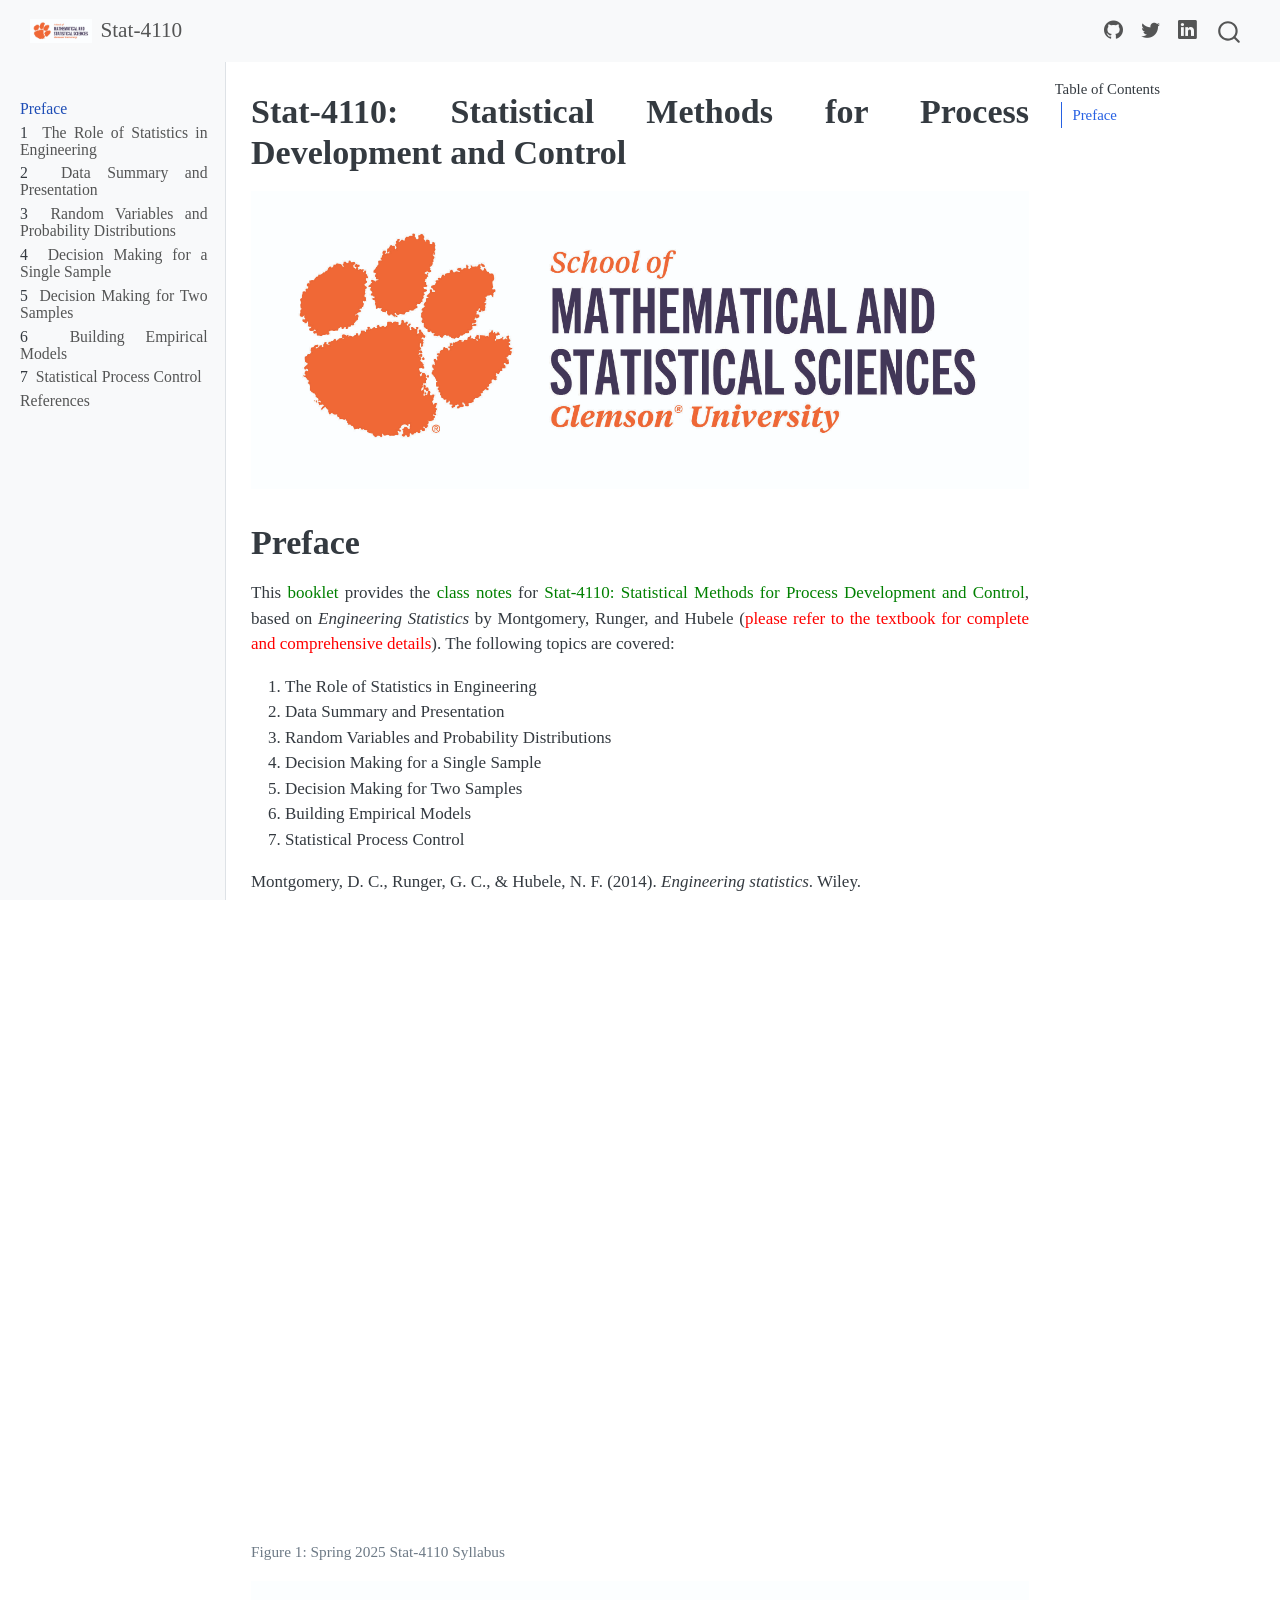
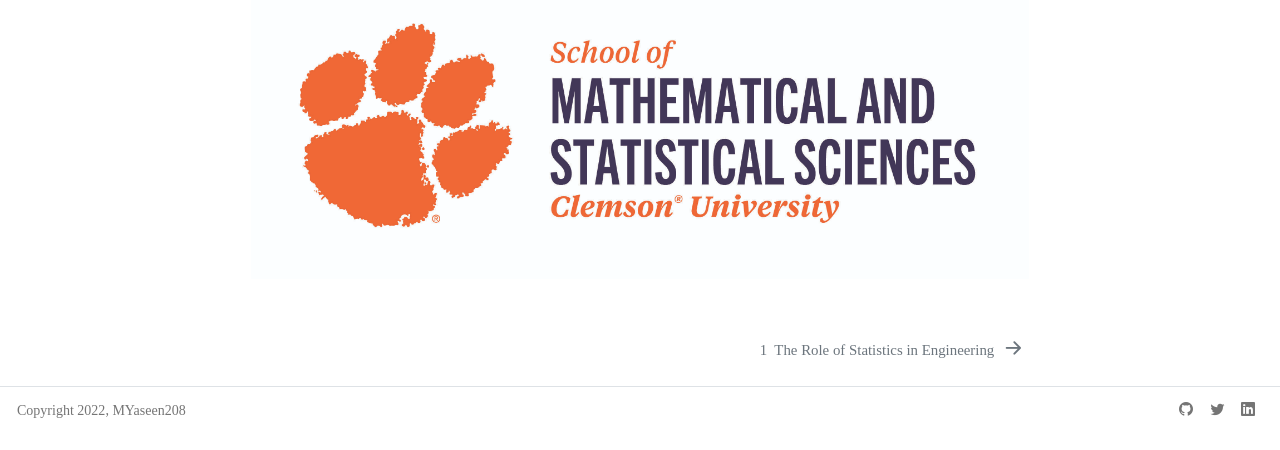
==== index.html @ c2170fa1 "2025-01-19-0655" ====
<!DOCTYPE html>
<html xmlns="http://www.w3.org/1999/xhtml" lang="en" xml:lang="en"><head>

<meta charset="utf-8">
<meta name="generator" content="quarto-1.7.13">

<meta name="viewport" content="width=device-width, initial-scale=1.0, user-scalable=yes">


<title>Stat-4110: Statistical Methods for Process Development and Control</title>
<style>
code{white-space: pre-wrap;}
span.smallcaps{font-variant: small-caps;}
div.columns{display: flex; gap: min(4vw, 1.5em);}
div.column{flex: auto; overflow-x: auto;}
div.hanging-indent{margin-left: 1.5em; text-indent: -1.5em;}
ul.task-list{list-style: none;}
ul.task-list li input[type="checkbox"] {
  width: 0.8em;
  margin: 0 0.8em 0.2em -1em; /* quarto-specific, see https://github.com/quarto-dev/quarto-cli/issues/4556 */ 
  vertical-align: middle;
}
</style>


<script src="site_libs/quarto-nav/quarto-nav.js"></script>
<script src="site_libs/quarto-nav/headroom.min.js"></script>
<script src="site_libs/clipboard/clipboard.min.js"></script>
<script src="site_libs/quarto-search/autocomplete.umd.js"></script>
<script src="site_libs/quarto-search/fuse.min.js"></script>
<script src="site_libs/quarto-search/quarto-search.js"></script>
<meta name="quarto:offset" content="./">
<link href="./Ch01.html" rel="next">
<script src="site_libs/quarto-html/quarto.js" type="module"></script>
<script src="site_libs/quarto-html/tabsets/tabsets.js" type="module"></script>
<script src="site_libs/quarto-html/popper.min.js"></script>
<script src="site_libs/quarto-html/tippy.umd.min.js"></script>
<script src="site_libs/quarto-html/anchor.min.js"></script>
<link href="site_libs/quarto-html/tippy.css" rel="stylesheet">
<link href="site_libs/quarto-html/quarto-syntax-highlighting-66ab7fd5e73b7f0a764e0d49b3e29ab1.css" rel="stylesheet" id="quarto-text-highlighting-styles">
<script src="site_libs/bootstrap/bootstrap.min.js"></script>
<link href="site_libs/bootstrap/bootstrap-icons.css" rel="stylesheet">
<link href="site_libs/bootstrap/bootstrap-6538b33ed9f7bbab4d3c1807d9130642.min.css" rel="stylesheet" append-hash="true" id="quarto-bootstrap" data-mode="light">
<script src="site_libs/quarto-contrib/glightbox/glightbox.min.js"></script>
<link href="site_libs/quarto-contrib/glightbox/glightbox.min.css" rel="stylesheet">
<link href="site_libs/quarto-contrib/glightbox/lightbox.css" rel="stylesheet">
<script id="quarto-search-options" type="application/json">{
  "location": "navbar",
  "copy-button": false,
  "collapse-after": 3,
  "panel-placement": "end",
  "type": "overlay",
  "limit": 50,
  "keyboard-shortcut": [
    "f",
    "/",
    "s"
  ],
  "show-item-context": false,
  "language": {
    "search-no-results-text": "No results",
    "search-matching-documents-text": "matching documents",
    "search-copy-link-title": "Copy link to search",
    "search-hide-matches-text": "Hide additional matches",
    "search-more-match-text": "more match in this document",
    "search-more-matches-text": "more matches in this document",
    "search-clear-button-title": "Clear",
    "search-text-placeholder": "",
    "search-detached-cancel-button-title": "Cancel",
    "search-submit-button-title": "Submit",
    "search-label": "Search"
  }
}</script>
<style>html{ scroll-behavior: smooth; }</style>


<link rel="stylesheet" href="styles.css">
</head>

<body class="nav-sidebar docked nav-fixed">

<div id="quarto-search-results"></div>
  <header id="quarto-header" class="headroom fixed-top">
    <nav class="navbar navbar-expand-lg " data-bs-theme="dark">
      <div class="navbar-container container-fluid">
      <div class="navbar-brand-container mx-auto">
    <a href="./index.html" class="navbar-brand navbar-brand-logo">
    <img src="././images/LogoSMSS.webp" alt="" class="navbar-logo">
    </a>
    <a class="navbar-brand" href="./index.html">
    <span class="navbar-title">Stat-4110</span>
    </a>
  </div>
            <div id="quarto-search" class="" title="Search"></div>
          <button class="navbar-toggler" type="button" data-bs-toggle="collapse" data-bs-target="#navbarCollapse" aria-controls="navbarCollapse" role="menu" aria-expanded="false" aria-label="Toggle navigation" onclick="if (window.quartoToggleHeadroom) { window.quartoToggleHeadroom(); }">
  <span class="navbar-toggler-icon"></span>
</button>
          <div class="collapse navbar-collapse" id="navbarCollapse">
            <ul class="navbar-nav navbar-nav-scroll ms-auto">
  <li class="nav-item compact">
    <a class="nav-link" href="https://github.com/MYaseen208"> <i class="bi bi-github" role="img">
</i> 
<span class="menu-text"></span></a>
  </li>  
  <li class="nav-item compact">
    <a class="nav-link" href="https://twitter.com/MYaseen208"> <i class="bi bi-twitter" role="img">
</i> 
<span class="menu-text"></span></a>
  </li>  
  <li class="nav-item compact">
    <a class="nav-link" href="https://www.linkedin.com/in/muhammad-yaseen-247800b4/"> <i class="bi bi-linkedin" role="img">
</i> 
<span class="menu-text"></span></a>
  </li>  
</ul>
          </div> <!-- /navcollapse -->
            <div class="quarto-navbar-tools">
</div>
      </div> <!-- /container-fluid -->
    </nav>
  <nav class="quarto-secondary-nav">
    <div class="container-fluid d-flex">
      <button type="button" class="quarto-btn-toggle btn" data-bs-toggle="collapse" role="button" data-bs-target=".quarto-sidebar-collapse-item" aria-controls="quarto-sidebar" aria-expanded="false" aria-label="Toggle sidebar navigation" onclick="if (window.quartoToggleHeadroom) { window.quartoToggleHeadroom(); }">
        <i class="bi bi-layout-text-sidebar-reverse"></i>
      </button>
        <nav class="quarto-page-breadcrumbs" aria-label="breadcrumb"><ol class="breadcrumb"><li class="breadcrumb-item"><a href="./index.html">Preface</a></li></ol></nav>
        <a class="flex-grow-1" role="navigation" data-bs-toggle="collapse" data-bs-target=".quarto-sidebar-collapse-item" aria-controls="quarto-sidebar" aria-expanded="false" aria-label="Toggle sidebar navigation" onclick="if (window.quartoToggleHeadroom) { window.quartoToggleHeadroom(); }">      
        </a>
    </div>
  </nav>
</header>
<!-- content -->
<div id="quarto-content" class="quarto-container page-columns page-rows-contents page-layout-article page-navbar">
<!-- sidebar -->
  <nav id="quarto-sidebar" class="sidebar collapse collapse-horizontal quarto-sidebar-collapse-item sidebar-navigation docked overflow-auto">
    <div class="sidebar-menu-container"> 
    <ul class="list-unstyled mt-1">
        <li class="sidebar-item">
  <div class="sidebar-item-container"> 
  <a href="./index.html" class="sidebar-item-text sidebar-link active">
 <span class="menu-text">Preface</span></a>
  </div>
</li>
        <li class="sidebar-item">
  <div class="sidebar-item-container"> 
  <a href="./Ch01.html" class="sidebar-item-text sidebar-link">
 <span class="menu-text"><span class="chapter-number">1</span>&nbsp; <span class="chapter-title">The Role of Statistics in Engineering</span></span></a>
  </div>
</li>
        <li class="sidebar-item">
  <div class="sidebar-item-container"> 
  <a href="./Ch02.html" class="sidebar-item-text sidebar-link">
 <span class="menu-text"><span class="chapter-number">2</span>&nbsp; <span class="chapter-title">Data Summary and Presentation</span></span></a>
  </div>
</li>
        <li class="sidebar-item">
  <div class="sidebar-item-container"> 
  <a href="./Ch03.html" class="sidebar-item-text sidebar-link">
 <span class="menu-text"><span class="chapter-number">3</span>&nbsp; <span class="chapter-title">Random Variables and Probability Distributions</span></span></a>
  </div>
</li>
        <li class="sidebar-item">
  <div class="sidebar-item-container"> 
  <a href="./Ch04.html" class="sidebar-item-text sidebar-link">
 <span class="menu-text"><span class="chapter-number">4</span>&nbsp; <span class="chapter-title">Decision Making for a Single Sample</span></span></a>
  </div>
</li>
        <li class="sidebar-item">
  <div class="sidebar-item-container"> 
  <a href="./Ch05.html" class="sidebar-item-text sidebar-link">
 <span class="menu-text"><span class="chapter-number">5</span>&nbsp; <span class="chapter-title">Decision Making for Two Samples</span></span></a>
  </div>
</li>
        <li class="sidebar-item">
  <div class="sidebar-item-container"> 
  <a href="./Ch06.html" class="sidebar-item-text sidebar-link">
 <span class="menu-text"><span class="chapter-number">6</span>&nbsp; <span class="chapter-title">Building Empirical Models</span></span></a>
  </div>
</li>
        <li class="sidebar-item">
  <div class="sidebar-item-container"> 
  <a href="./Ch08.html" class="sidebar-item-text sidebar-link">
 <span class="menu-text"><span class="chapter-number">7</span>&nbsp; <span class="chapter-title">Statistical Process Control</span></span></a>
  </div>
</li>
        <li class="sidebar-item">
  <div class="sidebar-item-container"> 
  <a href="./references.html" class="sidebar-item-text sidebar-link">
 <span class="menu-text">References</span></a>
  </div>
</li>
    </ul>
    </div>
</nav>
<div id="quarto-sidebar-glass" class="quarto-sidebar-collapse-item" data-bs-toggle="collapse" data-bs-target=".quarto-sidebar-collapse-item"></div>
<!-- margin-sidebar -->
    <div id="quarto-margin-sidebar" class="sidebar margin-sidebar">
        <nav id="TOC" role="doc-toc" class="toc-active" data-toc-expanded="4">
    <h2 id="toc-title">Table of Contents</h2>
   
  <ul>
  <li><a href="#preface" id="toc-preface" class="nav-link active" data-scroll-target="#preface">Preface</a></li>
  </ul>
</nav>
    </div>
<!-- main -->
<main class="content" id="quarto-document-content">

<header id="title-block-header" class="quarto-title-block default">
<div class="quarto-title">
<h1 class="title">Stat-4110: Statistical Methods for Process Development and Control</h1>
</div>



<div class="quarto-title-meta">

    
  
    
  </div>
  


</header>


<p><a href="./images/LogoSMSS.webp" class="lightbox" data-gallery="quarto-lightbox-gallery-1"><img src="./images/LogoSMSS.webp" class="img-fluid"></a></p>
<section id="preface" class="level1 unnumbered">
<h1 class="unnumbered">Preface</h1>
<p>This <span style="color:green">booklet</span> provides the <span style="color:green">class notes</span> for <span style="color:green">Stat-4110: Statistical Methods for Process Development and Control</span>, based on <em>Engineering Statistics</em> by Montgomery, Runger, and Hubele (<span style="color:red">please refer to the textbook for complete and comprehensive details</span>). The following topics are covered:</p>
<ol type="1">
<li>The Role of Statistics in Engineering</li>
<li>Data Summary and Presentation</li>
<li>Random Variables and Probability Distributions</li>
<li>Decision Making for a Single Sample</li>
<li>Decision Making for Two Samples</li>
<li>Building Empirical Models</li>
<li>Statistical Process Control</li>
</ol>
<p>Montgomery, D. C., Runger, G. C., &amp; Hubele, N. F. (2014). <em>Engineering statistics</em>. Wiley.</p>
<div id="fig-NatureArticleR" class="quarto-float quarto-figure quarto-figure-center anchored">
<figure class="quarto-float quarto-float-fig figure">
<div aria-describedby="fig-NatureArticleR-caption-0ceaefa1-69ba-4598-a22c-09a6ac19f8ca">
<iframe width="100%" height="600" src="./images/Stat4110Spring2025Syllabus.pdf">
</iframe>
</div>
<figcaption class="quarto-float-caption-bottom quarto-float-caption quarto-float-fig" id="fig-NatureArticleR-caption-0ceaefa1-69ba-4598-a22c-09a6ac19f8ca">
Figure&nbsp;1: Spring 2025 Stat-4110 Syllabus
</figcaption>
</figure>
</div>
<p><a href="./images/LogoSMSS.webp" class="lightbox" data-gallery="quarto-lightbox-gallery-2"><img src="./images/LogoSMSS.webp" class="img-fluid"></a></p>


</section>

</main> <!-- /main -->
<script id="quarto-html-after-body" type="application/javascript">
window.document.addEventListener("DOMContentLoaded", function (event) {
  const toggleBodyColorMode = (bsSheetEl) => {
    const mode = bsSheetEl.getAttribute("data-mode");
    const bodyEl = window.document.querySelector("body");
    if (mode === "dark") {
      bodyEl.classList.add("quarto-dark");
      bodyEl.classList.remove("quarto-light");
    } else {
      bodyEl.classList.add("quarto-light");
      bodyEl.classList.remove("quarto-dark");
    }
  }
  const toggleBodyColorPrimary = () => {
    const bsSheetEl = window.document.querySelector("link#quarto-bootstrap");
    if (bsSheetEl) {
      toggleBodyColorMode(bsSheetEl);
    }
  }
  toggleBodyColorPrimary();  
  const icon = "";
  const anchorJS = new window.AnchorJS();
  anchorJS.options = {
    placement: 'right',
    icon: icon
  };
  anchorJS.add('.anchored');
  const isCodeAnnotation = (el) => {
    for (const clz of el.classList) {
      if (clz.startsWith('code-annotation-')) {                     
        return true;
      }
    }
    return false;
  }
  const onCopySuccess = function(e) {
    // button target
    const button = e.trigger;
    // don't keep focus
    button.blur();
    // flash "checked"
    button.classList.add('code-copy-button-checked');
    var currentTitle = button.getAttribute("title");
    button.setAttribute("title", "Copied!");
    let tooltip;
    if (window.bootstrap) {
      button.setAttribute("data-bs-toggle", "tooltip");
      button.setAttribute("data-bs-placement", "left");
      button.setAttribute("data-bs-title", "Copied!");
      tooltip = new bootstrap.Tooltip(button, 
        { trigger: "manual", 
          customClass: "code-copy-button-tooltip",
          offset: [0, -8]});
      tooltip.show();    
    }
    setTimeout(function() {
      if (tooltip) {
        tooltip.hide();
        button.removeAttribute("data-bs-title");
        button.removeAttribute("data-bs-toggle");
        button.removeAttribute("data-bs-placement");
      }
      button.setAttribute("title", currentTitle);
      button.classList.remove('code-copy-button-checked');
    }, 1000);
    // clear code selection
    e.clearSelection();
  }
  const getTextToCopy = function(trigger) {
      const codeEl = trigger.previousElementSibling.cloneNode(true);
      for (const childEl of codeEl.children) {
        if (isCodeAnnotation(childEl)) {
          childEl.remove();
        }
      }
      return codeEl.innerText;
  }
  const clipboard = new window.ClipboardJS('.code-copy-button:not([data-in-quarto-modal])', {
    text: getTextToCopy
  });
  clipboard.on('success', onCopySuccess);
  if (window.document.getElementById('quarto-embedded-source-code-modal')) {
    const clipboardModal = new window.ClipboardJS('.code-copy-button[data-in-quarto-modal]', {
      text: getTextToCopy,
      container: window.document.getElementById('quarto-embedded-source-code-modal')
    });
    clipboardModal.on('success', onCopySuccess);
  }
    var localhostRegex = new RegExp(/^(?:http|https):\/\/localhost\:?[0-9]*\//);
    var mailtoRegex = new RegExp(/^mailto:/);
      var filterRegex = new RegExp('/' + window.location.host + '/');
    var isInternal = (href) => {
        return filterRegex.test(href) || localhostRegex.test(href) || mailtoRegex.test(href);
    }
    // Inspect non-navigation links and adorn them if external
 	var links = window.document.querySelectorAll('a[href]:not(.nav-link):not(.navbar-brand):not(.toc-action):not(.sidebar-link):not(.sidebar-item-toggle):not(.pagination-link):not(.no-external):not([aria-hidden]):not(.dropdown-item):not(.quarto-navigation-tool):not(.about-link)');
    for (var i=0; i<links.length; i++) {
      const link = links[i];
      if (!isInternal(link.href)) {
        // undo the damage that might have been done by quarto-nav.js in the case of
        // links that we want to consider external
        if (link.dataset.originalHref !== undefined) {
          link.href = link.dataset.originalHref;
        }
      }
    }
  function tippyHover(el, contentFn, onTriggerFn, onUntriggerFn) {
    const config = {
      allowHTML: true,
      maxWidth: 500,
      delay: 100,
      arrow: false,
      appendTo: function(el) {
          return el.parentElement;
      },
      interactive: true,
      interactiveBorder: 10,
      theme: 'quarto',
      placement: 'bottom-start',
    };
    if (contentFn) {
      config.content = contentFn;
    }
    if (onTriggerFn) {
      config.onTrigger = onTriggerFn;
    }
    if (onUntriggerFn) {
      config.onUntrigger = onUntriggerFn;
    }
    window.tippy(el, config); 
  }
  const noterefs = window.document.querySelectorAll('a[role="doc-noteref"]');
  for (var i=0; i<noterefs.length; i++) {
    const ref = noterefs[i];
    tippyHover(ref, function() {
      // use id or data attribute instead here
      let href = ref.getAttribute('data-footnote-href') || ref.getAttribute('href');
      try { href = new URL(href).hash; } catch {}
      const id = href.replace(/^#\/?/, "");
      const note = window.document.getElementById(id);
      if (note) {
        return note.innerHTML;
      } else {
        return "";
      }
    });
  }
  const xrefs = window.document.querySelectorAll('a.quarto-xref');
  const processXRef = (id, note) => {
    // Strip column container classes
    const stripColumnClz = (el) => {
      el.classList.remove("page-full", "page-columns");
      if (el.children) {
        for (const child of el.children) {
          stripColumnClz(child);
        }
      }
    }
    stripColumnClz(note)
    if (id === null || id.startsWith('sec-')) {
      // Special case sections, only their first couple elements
      const container = document.createElement("div");
      if (note.children && note.children.length > 2) {
        container.appendChild(note.children[0].cloneNode(true));
        for (let i = 1; i < note.children.length; i++) {
          const child = note.children[i];
          if (child.tagName === "P" && child.innerText === "") {
            continue;
          } else {
            container.appendChild(child.cloneNode(true));
            break;
          }
        }
        if (window.Quarto?.typesetMath) {
          window.Quarto.typesetMath(container);
        }
        return container.innerHTML
      } else {
        if (window.Quarto?.typesetMath) {
          window.Quarto.typesetMath(note);
        }
        return note.innerHTML;
      }
    } else {
      // Remove any anchor links if they are present
      const anchorLink = note.querySelector('a.anchorjs-link');
      if (anchorLink) {
        anchorLink.remove();
      }
      if (window.Quarto?.typesetMath) {
        window.Quarto.typesetMath(note);
      }
      if (note.classList.contains("callout")) {
        return note.outerHTML;
      } else {
        return note.innerHTML;
      }
    }
  }
  for (var i=0; i<xrefs.length; i++) {
    const xref = xrefs[i];
    tippyHover(xref, undefined, function(instance) {
      instance.disable();
      let url = xref.getAttribute('href');
      let hash = undefined; 
      if (url.startsWith('#')) {
        hash = url;
      } else {
        try { hash = new URL(url).hash; } catch {}
      }
      if (hash) {
        const id = hash.replace(/^#\/?/, "");
        const note = window.document.getElementById(id);
        if (note !== null) {
          try {
            const html = processXRef(id, note.cloneNode(true));
            instance.setContent(html);
          } finally {
            instance.enable();
            instance.show();
          }
        } else {
          // See if we can fetch this
          fetch(url.split('#')[0])
          .then(res => res.text())
          .then(html => {
            const parser = new DOMParser();
            const htmlDoc = parser.parseFromString(html, "text/html");
            const note = htmlDoc.getElementById(id);
            if (note !== null) {
              const html = processXRef(id, note);
              instance.setContent(html);
            } 
          }).finally(() => {
            instance.enable();
            instance.show();
          });
        }
      } else {
        // See if we can fetch a full url (with no hash to target)
        // This is a special case and we should probably do some content thinning / targeting
        fetch(url)
        .then(res => res.text())
        .then(html => {
          const parser = new DOMParser();
          const htmlDoc = parser.parseFromString(html, "text/html");
          const note = htmlDoc.querySelector('main.content');
          if (note !== null) {
            // This should only happen for chapter cross references
            // (since there is no id in the URL)
            // remove the first header
            if (note.children.length > 0 && note.children[0].tagName === "HEADER") {
              note.children[0].remove();
            }
            const html = processXRef(null, note);
            instance.setContent(html);
          } 
        }).finally(() => {
          instance.enable();
          instance.show();
        });
      }
    }, function(instance) {
    });
  }
      let selectedAnnoteEl;
      const selectorForAnnotation = ( cell, annotation) => {
        let cellAttr = 'data-code-cell="' + cell + '"';
        let lineAttr = 'data-code-annotation="' +  annotation + '"';
        const selector = 'span[' + cellAttr + '][' + lineAttr + ']';
        return selector;
      }
      const selectCodeLines = (annoteEl) => {
        const doc = window.document;
        const targetCell = annoteEl.getAttribute("data-target-cell");
        const targetAnnotation = annoteEl.getAttribute("data-target-annotation");
        const annoteSpan = window.document.querySelector(selectorForAnnotation(targetCell, targetAnnotation));
        const lines = annoteSpan.getAttribute("data-code-lines").split(",");
        const lineIds = lines.map((line) => {
          return targetCell + "-" + line;
        })
        let top = null;
        let height = null;
        let parent = null;
        if (lineIds.length > 0) {
            //compute the position of the single el (top and bottom and make a div)
            const el = window.document.getElementById(lineIds[0]);
            top = el.offsetTop;
            height = el.offsetHeight;
            parent = el.parentElement.parentElement;
          if (lineIds.length > 1) {
            const lastEl = window.document.getElementById(lineIds[lineIds.length - 1]);
            const bottom = lastEl.offsetTop + lastEl.offsetHeight;
            height = bottom - top;
          }
          if (top !== null && height !== null && parent !== null) {
            // cook up a div (if necessary) and position it 
            let div = window.document.getElementById("code-annotation-line-highlight");
            if (div === null) {
              div = window.document.createElement("div");
              div.setAttribute("id", "code-annotation-line-highlight");
              div.style.position = 'absolute';
              parent.appendChild(div);
            }
            div.style.top = top - 2 + "px";
            div.style.height = height + 4 + "px";
            div.style.left = 0;
            let gutterDiv = window.document.getElementById("code-annotation-line-highlight-gutter");
            if (gutterDiv === null) {
              gutterDiv = window.document.createElement("div");
              gutterDiv.setAttribute("id", "code-annotation-line-highlight-gutter");
              gutterDiv.style.position = 'absolute';
              const codeCell = window.document.getElementById(targetCell);
              const gutter = codeCell.querySelector('.code-annotation-gutter');
              gutter.appendChild(gutterDiv);
            }
            gutterDiv.style.top = top - 2 + "px";
            gutterDiv.style.height = height + 4 + "px";
          }
          selectedAnnoteEl = annoteEl;
        }
      };
      const unselectCodeLines = () => {
        const elementsIds = ["code-annotation-line-highlight", "code-annotation-line-highlight-gutter"];
        elementsIds.forEach((elId) => {
          const div = window.document.getElementById(elId);
          if (div) {
            div.remove();
          }
        });
        selectedAnnoteEl = undefined;
      };
        // Handle positioning of the toggle
    window.addEventListener(
      "resize",
      throttle(() => {
        elRect = undefined;
        if (selectedAnnoteEl) {
          selectCodeLines(selectedAnnoteEl);
        }
      }, 10)
    );
    function throttle(fn, ms) {
    let throttle = false;
    let timer;
      return (...args) => {
        if(!throttle) { // first call gets through
            fn.apply(this, args);
            throttle = true;
        } else { // all the others get throttled
            if(timer) clearTimeout(timer); // cancel #2
            timer = setTimeout(() => {
              fn.apply(this, args);
              timer = throttle = false;
            }, ms);
        }
      };
    }
      // Attach click handler to the DT
      const annoteDls = window.document.querySelectorAll('dt[data-target-cell]');
      for (const annoteDlNode of annoteDls) {
        annoteDlNode.addEventListener('click', (event) => {
          const clickedEl = event.target;
          if (clickedEl !== selectedAnnoteEl) {
            unselectCodeLines();
            const activeEl = window.document.querySelector('dt[data-target-cell].code-annotation-active');
            if (activeEl) {
              activeEl.classList.remove('code-annotation-active');
            }
            selectCodeLines(clickedEl);
            clickedEl.classList.add('code-annotation-active');
          } else {
            // Unselect the line
            unselectCodeLines();
            clickedEl.classList.remove('code-annotation-active');
          }
        });
      }
  const findCites = (el) => {
    const parentEl = el.parentElement;
    if (parentEl) {
      const cites = parentEl.dataset.cites;
      if (cites) {
        return {
          el,
          cites: cites.split(' ')
        };
      } else {
        return findCites(el.parentElement)
      }
    } else {
      return undefined;
    }
  };
  var bibliorefs = window.document.querySelectorAll('a[role="doc-biblioref"]');
  for (var i=0; i<bibliorefs.length; i++) {
    const ref = bibliorefs[i];
    const citeInfo = findCites(ref);
    if (citeInfo) {
      tippyHover(citeInfo.el, function() {
        var popup = window.document.createElement('div');
        citeInfo.cites.forEach(function(cite) {
          var citeDiv = window.document.createElement('div');
          citeDiv.classList.add('hanging-indent');
          citeDiv.classList.add('csl-entry');
          var biblioDiv = window.document.getElementById('ref-' + cite);
          if (biblioDiv) {
            citeDiv.innerHTML = biblioDiv.innerHTML;
          }
          popup.appendChild(citeDiv);
        });
        return popup.innerHTML;
      });
    }
  }
});
</script>
<nav class="page-navigation">
  <div class="nav-page nav-page-previous">
  </div>
  <div class="nav-page nav-page-next">
      <a href="./Ch01.html" class="pagination-link" aria-label="The Role of Statistics in Engineering">
        <span class="nav-page-text"><span class="chapter-number">1</span>&nbsp; <span class="chapter-title">The Role of Statistics in Engineering</span></span> <i class="bi bi-arrow-right-short"></i>
      </a>
  </div>
</nav>
</div> <!-- /content -->
<footer class="footer">
  <div class="nav-footer">
    <div class="nav-footer-left">
<p>Copyright 2022, MYaseen208</p>
</div>   
    <div class="nav-footer-center">
      &nbsp;
    </div>
    <div class="nav-footer-right">
      <ul class="footer-items list-unstyled">
    <li class="nav-item compact">
    <a class="nav-link" href="https://github.com/MYaseen208">
      <i class="bi bi-github" role="img">
</i> 
    </a>
  </li>  
    <li class="nav-item compact">
    <a class="nav-link" href="https://twitter.com/MYaseen208">
      <i class="bi bi-twitter" role="img">
</i> 
    </a>
  </li>  
    <li class="nav-item compact">
    <a class="nav-link" href="https://www.linkedin.com/in/muhammad-yaseen-247800b4/">
      <i class="bi bi-linkedin" role="img">
</i> 
    </a>
  </li>  
</ul>
    </div>
  </div>
</footer>
<script>var lightboxQuarto = GLightbox({"closeEffect":"fade","descPosition":"right","loop":false,"openEffect":"fade","selector":".lightbox"});
(function() {
  let previousOnload = window.onload;
  window.onload = () => {
    if (previousOnload) {
      previousOnload();
    }
    lightboxQuarto.on('slide_before_load', (data) => {
      const { slideIndex, slideNode, slideConfig, player, trigger } = data;
      const href = trigger.getAttribute('href');
      if (href !== null) {
        const imgEl = window.document.querySelector(`a[href="${href}"] img`);
        if (imgEl !== null) {
          const srcAttr = imgEl.getAttribute("src");
          if (srcAttr && srcAttr.startsWith("data:")) {
            slideConfig.href = srcAttr;
          }
        }
      } 
    });
  
    lightboxQuarto.on('slide_after_load', (data) => {
      const { slideIndex, slideNode, slideConfig, player, trigger } = data;
      if (window.Quarto?.typesetMath) {
        window.Quarto.typesetMath(slideNode);
      }
    });
  
  };
  
})();
          </script>




<script src="site_libs/quarto-html/zenscroll-min.js"></script>
</body></html>
---- site_libs/quarto-html/tippy.css ----
.tippy-box[data-animation=fade][data-state=hidden]{opacity:0}[data-tippy-root]{max-width:calc(100vw - 10px)}.tippy-box{position:relative;background-color:#333;color:#fff;border-radius:4px;font-size:14px;line-height:1.4;white-space:normal;outline:0;transition-property:transform,visibility,opacity}.tippy-box[data-placement^=top]>.tippy-arrow{bottom:0}.tippy-box[data-placement^=top]>.tippy-arrow:before{bottom:-7px;left:0;border-width:8px 8px 0;border-top-color:initial;transform-origin:center top}.tippy-box[data-placement^=bottom]>.tippy-arrow{top:0}.tippy-box[data-placement^=bottom]>.tippy-arrow:before{top:-7px;left:0;border-width:0 8px 8px;border-bottom-color:initial;transform-origin:center bottom}.tippy-box[data-placement^=left]>.tippy-arrow{right:0}.tippy-box[data-placement^=left]>.tippy-arrow:before{border-width:8px 0 8px 8px;border-left-color:initial;right:-7px;transform-origin:center left}.tippy-box[data-placement^=right]>.tippy-arrow{left:0}.tippy-box[data-placement^=right]>.tippy-arrow:before{left:-7px;border-width:8px 8px 8px 0;border-right-color:initial;transform-origin:center right}.tippy-box[data-inertia][data-state=visible]{transition-timing-function:cubic-bezier(.54,1.5,.38,1.11)}.tippy-arrow{width:16px;height:16px;color:#333}.tippy-arrow:before{content:"";position:absolute;border-color:transparent;border-style:solid}.tippy-content{position:relative;padding:5px 9px;z-index:1}
---- site_libs/quarto-html/quarto-syntax-highlighting-66ab7fd5e73b7f0a764e0d49b3e29ab1.css ----
/* quarto syntax highlight colors */
:root {
  --quarto-hl-ot-color: #003B4F;
  --quarto-hl-at-color: #657422;
  --quarto-hl-ss-color: #20794D;
  --quarto-hl-an-color: #5E5E5E;
  --quarto-hl-fu-color: #4758AB;
  --quarto-hl-st-color: #20794D;
  --quarto-hl-cf-color: #003B4F;
  --quarto-hl-op-color: #5E5E5E;
  --quarto-hl-er-color: #AD0000;
  --quarto-hl-bn-color: #AD0000;
  --quarto-hl-al-color: #AD0000;
  --quarto-hl-va-color: #111111;
  --quarto-hl-bu-color: inherit;
  --quarto-hl-ex-color: inherit;
  --quarto-hl-pp-color: #AD0000;
  --quarto-hl-in-color: #5E5E5E;
  --quarto-hl-vs-color: #20794D;
  --quarto-hl-wa-color: #5E5E5E;
  --quarto-hl-do-color: #5E5E5E;
  --quarto-hl-im-color: #00769E;
  --quarto-hl-ch-color: #20794D;
  --quarto-hl-dt-color: #AD0000;
  --quarto-hl-fl-color: #AD0000;
  --quarto-hl-co-color: #5E5E5E;
  --quarto-hl-cv-color: #5E5E5E;
  --quarto-hl-cn-color: #8f5902;
  --quarto-hl-sc-color: #5E5E5E;
  --quarto-hl-dv-color: #AD0000;
  --quarto-hl-kw-color: #003B4F;
}

/* other quarto variables */
:root {
  --quarto-font-monospace: SFMono-Regular, Menlo, Monaco, Consolas, "Liberation Mono", "Courier New", monospace;
}

pre > code.sourceCode > span {
  color: #003B4F;
}

code span {
  color: #003B4F;
}

code.sourceCode > span {
  color: #003B4F;
}

div.sourceCode,
div.sourceCode pre.sourceCode {
  color: #003B4F;
}

code span.ot {
  color: #003B4F;
  font-style: inherit;
}

code span.at {
  color: #657422;
  font-style: inherit;
}

code span.ss {
  color: #20794D;
  font-style: inherit;
}

code span.an {
  color: #5E5E5E;
  font-style: inherit;
}

code span.fu {
  color: #4758AB;
  font-style: inherit;
}

code span.st {
  color: #20794D;
  font-style: inherit;
}

code span.cf {
  color: #003B4F;
  font-weight: bold;
  font-style: inherit;
}

code span.op {
  color: #5E5E5E;
  font-style: inherit;
}

code span.er {
  color: #AD0000;
  font-style: inherit;
}

code span.bn {
  color: #AD0000;
  font-style: inherit;
}

code span.al {
  color: #AD0000;
  font-style: inherit;
}

code span.va {
  color: #111111;
  font-style: inherit;
}

code span.bu {
  font-style: inherit;
}

code span.ex {
  font-style: inherit;
}

code span.pp {
  color: #AD0000;
  font-style: inherit;
}

code span.in {
  color: #5E5E5E;
  font-style: inherit;
}

code span.vs {
  color: #20794D;
  font-style: inherit;
}

code span.wa {
  color: #5E5E5E;
  font-style: italic;
}

code span.do {
  color: #5E5E5E;
  font-style: italic;
}

code span.im {
  color: #00769E;
  font-style: inherit;
}

code span.ch {
  color: #20794D;
  font-style: inherit;
}

code span.dt {
  color: #AD0000;
  font-style: inherit;
}

code span.fl {
  color: #AD0000;
  font-style: inherit;
}

code span.co {
  color: #5E5E5E;
  font-style: inherit;
}

code span.cv {
  color: #5E5E5E;
  font-style: italic;
}

code span.cn {
  color: #8f5902;
  font-style: inherit;
}

code span.sc {
  color: #5E5E5E;
  font-style: inherit;
}

code span.dv {
  color: #AD0000;
  font-style: inherit;
}

code span.kw {
  color: #003B4F;
  font-weight: bold;
  font-style: inherit;
}

.prevent-inlining {
  content: "</";
}

/*# sourceMappingURL=959b87231af1ebfcdaf83f2a1def939a.css.map */
---- styles.css ----
/* Globally justify all text */
body {
  text-align: justify;
}

/* Center the figure and its caption */
figure {
  display: block;
  text-align: center;  /* Center the figure */
  margin: 0 auto;      /* Center the figure block itself */
}

figcaption {
  text-align: justify; /* Justify the caption text */
  margin-top: 5px;     /* Adjust spacing between the figure and caption */
  text-indent: -2em;   /* Negative indent for the first line */
  margin-left: 2em;    /* Indent subsequent lines */
}
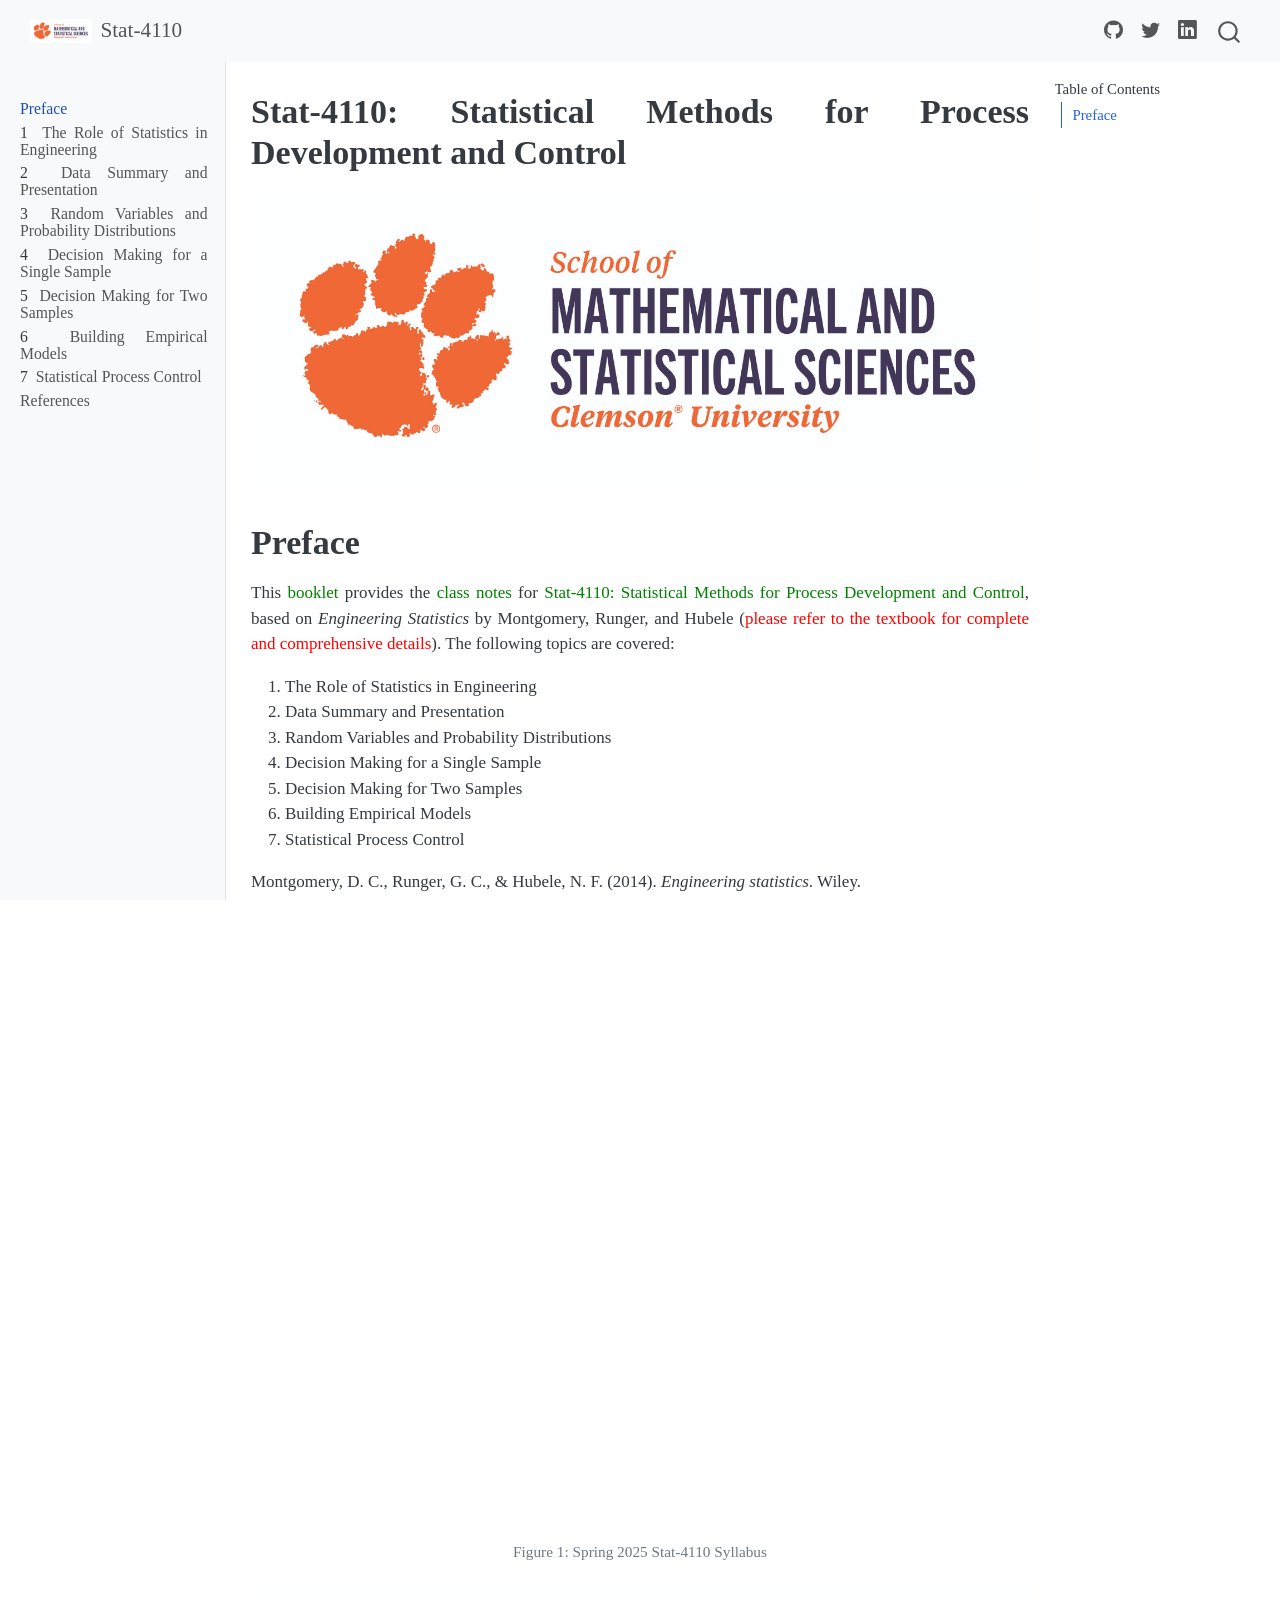
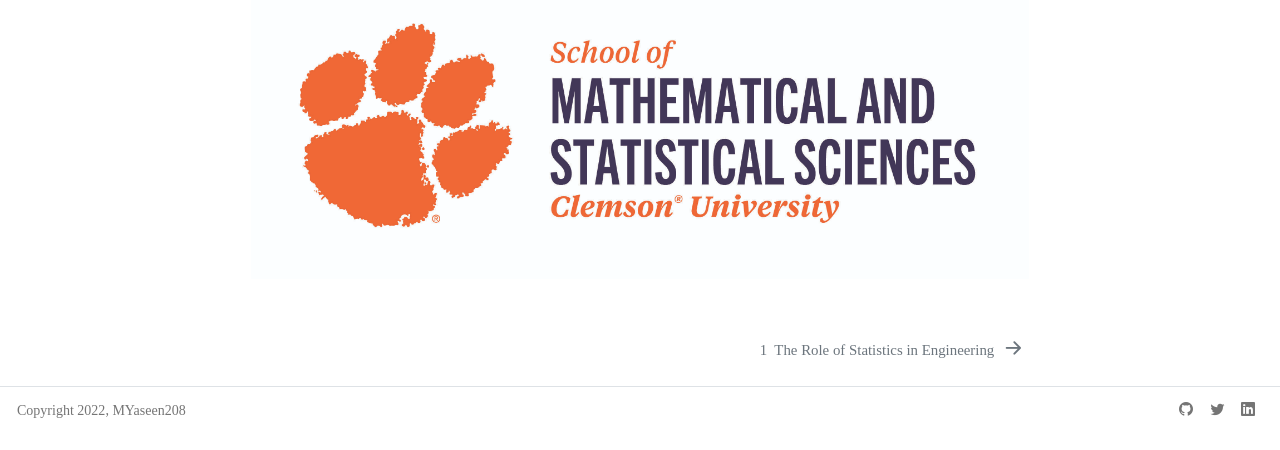
==== commit 04a3be82: "2025-02-11-0054" ====
--- a/index.html
+++ b/index.html
@@ -239,13 +239,13 @@
 <li>Statistical Process Control</li>
 </ol>
 <p>Montgomery, D. C., Runger, G. C., &amp; Hubele, N. F. (2014). <em>Engineering statistics</em>. Wiley.</p>
-<div id="fig-NatureArticleR" class="quarto-float quarto-figure quarto-figure-center anchored">
+<div id="fig-Spring2025Syllabus" class="quarto-float quarto-figure quarto-figure-center anchored">
 <figure class="quarto-float quarto-float-fig figure">
-<div aria-describedby="fig-NatureArticleR-caption-0ceaefa1-69ba-4598-a22c-09a6ac19f8ca">
+<div aria-describedby="fig-Spring2025Syllabus-caption-0ceaefa1-69ba-4598-a22c-09a6ac19f8ca">
 <iframe width="100%" height="600" src="./images/Stat4110Spring2025Syllabus.pdf">
 </iframe>
 </div>
-<figcaption class="quarto-float-caption-bottom quarto-float-caption quarto-float-fig" id="fig-NatureArticleR-caption-0ceaefa1-69ba-4598-a22c-09a6ac19f8ca">
+<figcaption class="quarto-float-caption-bottom quarto-float-caption quarto-float-fig" id="fig-Spring2025Syllabus-caption-0ceaefa1-69ba-4598-a22c-09a6ac19f8ca">
 Figure&nbsp;1: Spring 2025 Stat-4110 Syllabus
 </figcaption>
 </figure>
--- a/styles.css
+++ b/styles.css
@@ -11,9 +11,6 @@
 }
 
 figcaption {
-  text-align: justify; /* Justify the caption text */
+  text-align: center;  /* Ensure the caption is centered */
   margin-top: 5px;     /* Adjust spacing between the figure and caption */
-  text-indent: -2em;   /* Negative indent for the first line */
-  margin-left: 2em;    /* Indent subsequent lines */
-}
-
+}
